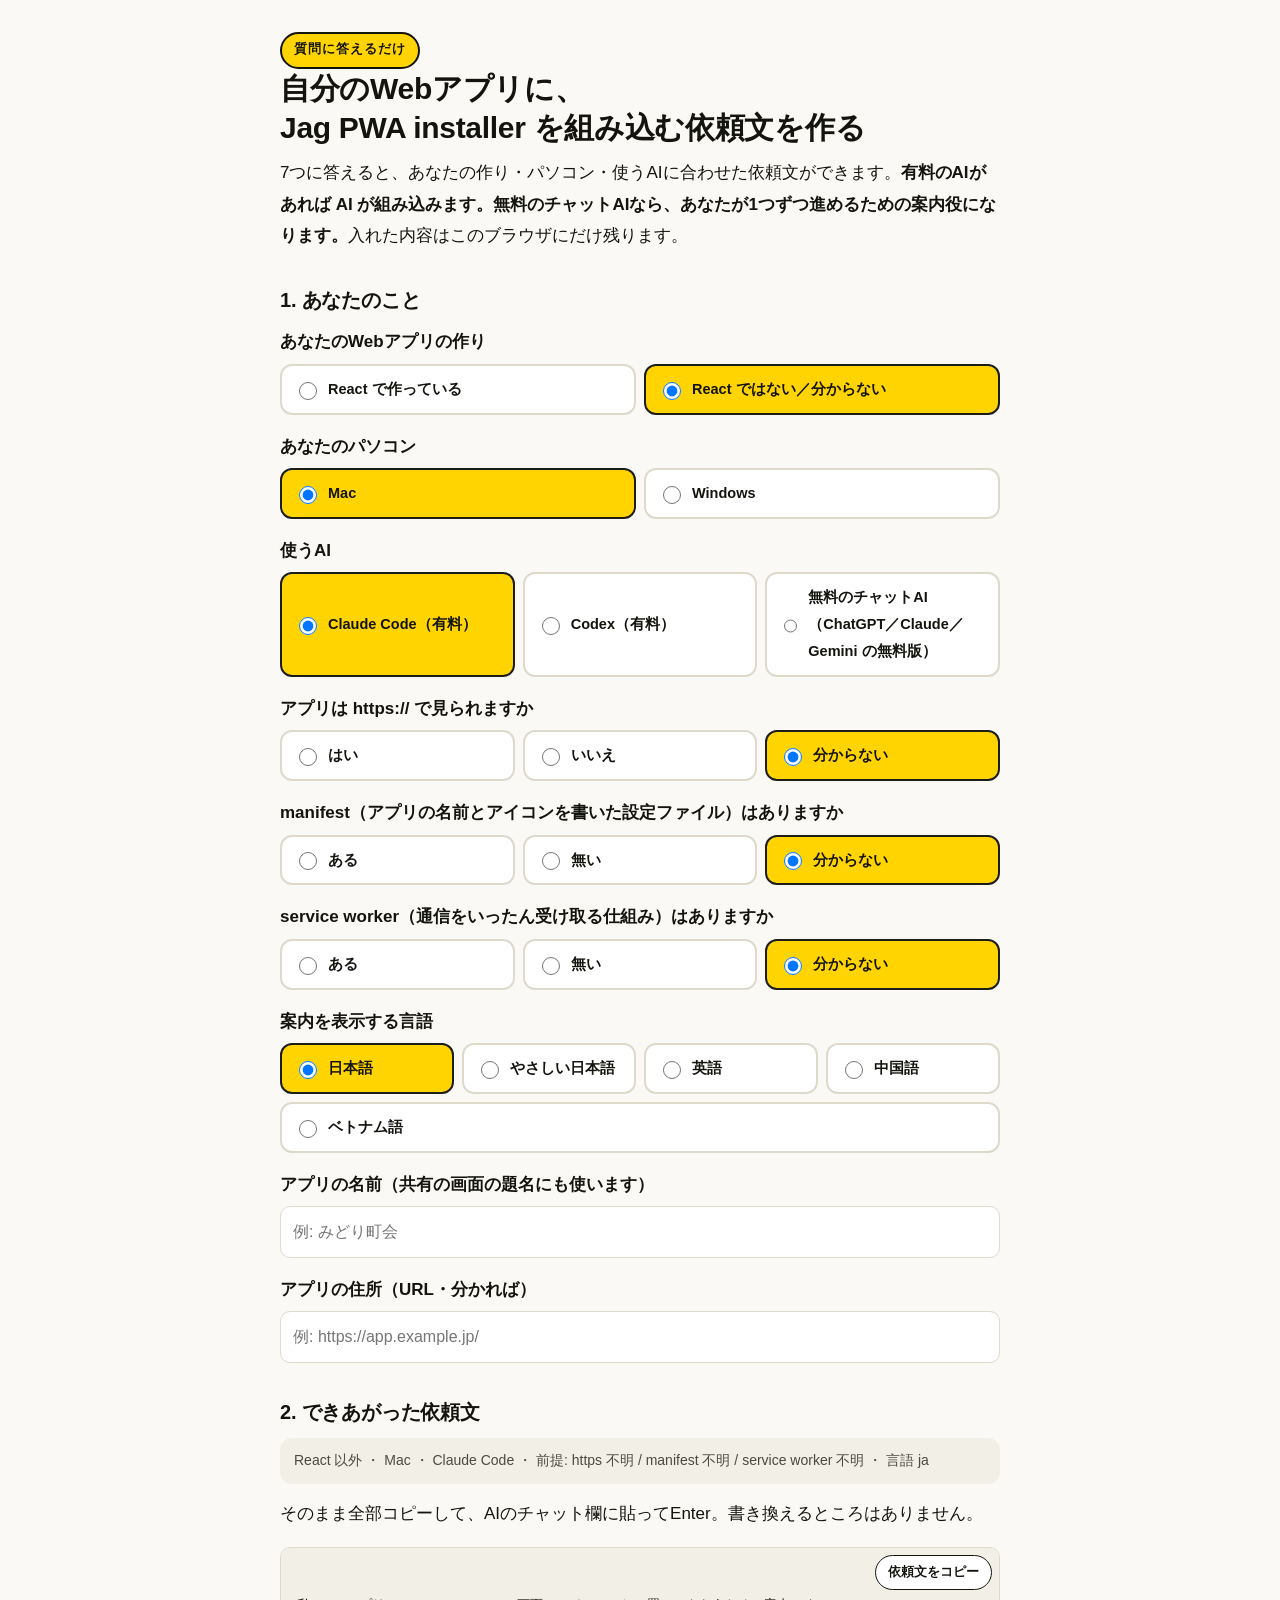
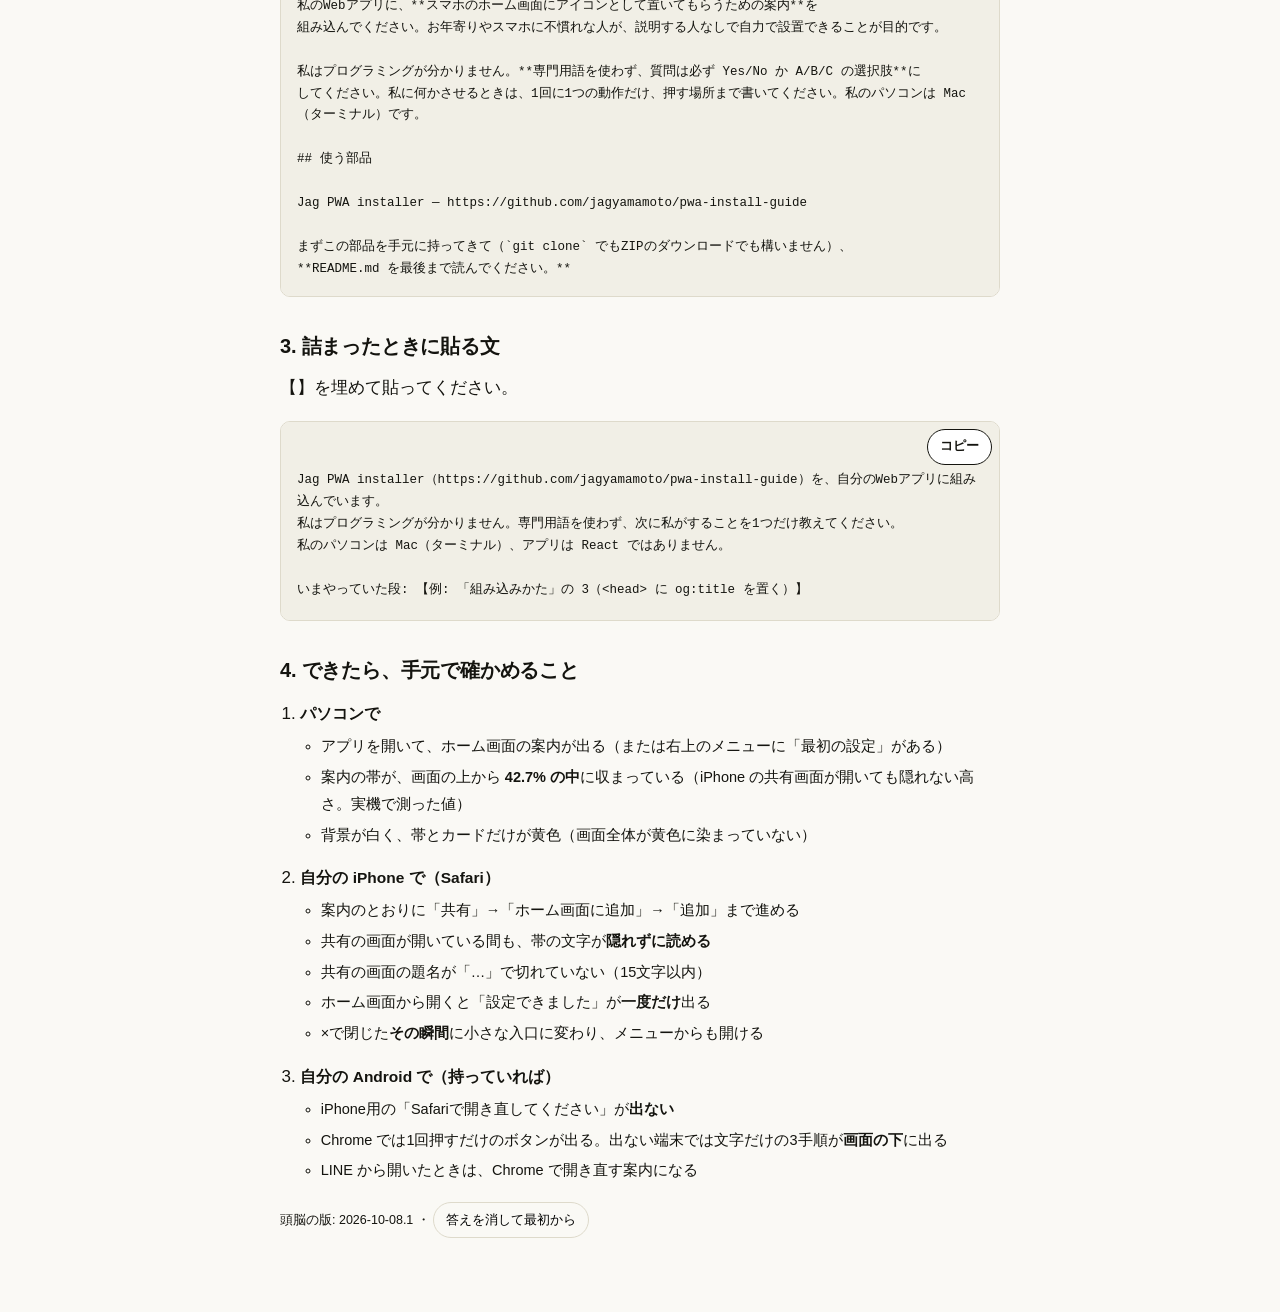
==== wizard/index.html @ 2b9d78d4 "feat(wizard): 組み込みウィザード（登録制の手引き用の頭脳＋見本の画面） オーナー決定(2026-10-08): Jag PWA installer も回覧板・Web builder と同" ====
<!doctype html>
<html lang="ja">
<head>
<meta charset="utf-8">
<meta name="viewport" content="width=device-width, initial-scale=1">
<title>組み込みウィザード | Jag PWA installer</title>
<meta name="description" content="7つの質問に答えると、自分のWebアプリに Jag PWA installer を組み込むための、あなた向けの依頼文ができます。">
<meta name="robots" content="noindex">
<!-- ⚠ このページは公開サイト(docs/)には載せない。登録制の手引き(jagutilities)へ写して使う。
     見た目は写した側で自由に。生成の中身は pwa-wizard-core.js にしか無い。 -->
<link rel="stylesheet" href="../docs/style.css">
<script>
window.addEventListener("error", function (e) {
  window.__wzErr = (e.message || "") + " @ " + (e.filename || "").split("/").pop() + ":" + e.lineno;
  var n = document.getElementById("wz-broken"); if (n) { n.hidden = false; n.querySelector("code").textContent = window.__wzErr; }
});
</script>
<style>
  .prose { max-width: 760px; margin: 0 auto; padding: 32px 20px 56px; }
  .prose h1 { font-size: 30px; line-height: 1.3; margin: 0 0 10px; }
  .prose h2 { font-size: 20px; font-weight: 800; margin: 36px 0 12px; }
  .lead { color: var(--ink-soft, #52544a); margin: 0 0 20px; }
  .field { margin: 0 0 16px; }
  .field > label { display: block; font-weight: 700; margin-bottom: 6px; }
  .field input[type="text"], .field input[type="url"] { width: 100%; font: inherit; font-size: 16px; padding: 10px 12px; border: 1.5px solid var(--border, #e2dbc7); border-radius: 10px; background: #fff; }
  .choices { display: flex; gap: 8px; flex-wrap: wrap; }
  .choices label { flex: 1 1 160px; cursor: pointer; display: flex; align-items: center; gap: 8px; padding: 10px 12px; border: 2px solid var(--border, #e2dbc7); border-radius: 12px; background: #fff; font-weight: 700; font-size: 14.5px; }
  .choices input { width: 18px; height: 18px; }
  .choices label:has(input:checked) { border-color: #1c1d16; background: #ffd400; }
  .choices label:has(input:focus-visible) { outline: 3px solid #1c1d16; outline-offset: 2px; }
  .summary { font-size: 14px; color: var(--ink-soft, #52544a); background: var(--paper-deep, #efe8d8); border-radius: 12px; padding: 10px 14px; margin: 0 0 14px; }
  .warn { background: #fbeae7; border-radius: 12px; padding: 14px 16px; margin: 12px 0; }
  .warn[hidden] { display: none; }
  .prompt-wrap { position: relative; margin: 12px 0; }
  .prompt-box { font-family: ui-monospace, Menlo, monospace; font-size: 12.5px; line-height: 1.75; background: var(--paper-deep, #efe8d8); border: 1px solid var(--border, #e2dbc7); border-radius: 10px; padding: 48px 16px 16px; margin: 0; white-space: pre-wrap; overflow-wrap: anywhere; max-height: 28em; overflow-y: auto; }
  .copy-btn { position: absolute; top: 8px; right: 8px; font: inherit; font-size: 12.5px; font-weight: 700; cursor: pointer; border: 1px solid currentColor; border-radius: 999px; padding: 5px 12px; background: #fff; }
  .copy-btn[data-done="1"] { border-color: #0a7a3d; color: #0a7a3d; }
  ol.verify { padding-left: 1.2em; } ol.verify h4 { margin: 14px 0 4px; font-size: 15.5px; } ol.verify ul { margin: 0 0 6px; padding-left: 1.2em; } ol.verify li li { margin: 4px 0; font-size: 14.5px; }
  .foot { font-size: 12.5px; color: var(--muted, #6f6d5e); margin-top: 32px; }
  .mini { font: inherit; font-size: 13px; background: none; border: 1px solid var(--border, #e2dbc7); border-radius: 999px; padding: 5px 12px; cursor: pointer; }
</style>
</head>
<body>
<main class="prose">
  <span class="eyebrow">質問に答えるだけ</span>
  <h1>自分のWebアプリに、<br>Jag PWA installer を組み込む依頼文を作る</h1>
  <p class="lead">7つに答えると、あなたの作り・パソコン・使うAIに合わせた依頼文ができます。<strong>有料のAIがあれば AI が組み込みます。無料のチャットAIなら、あなたが1つずつ進めるための案内役になります。</strong>入れた内容はこのブラウザにだけ残ります。</p>

  <div class="warn" id="wz-broken" hidden>
    <strong>うまく動いていません。</strong> ページを再読み込みしてください。直らない場合は下の文字を添えて知らせてください。<br><code></code>
  </div>

  <h2>1. あなたのこと</h2>
  <div id="questions"></div>
  <div class="field"><label for="f-appName">アプリの名前（共有の画面の題名にも使います）</label><input type="text" id="f-appName" placeholder="例: みどり町会"></div>
  <div class="warn" id="title-warn" hidden>⚠ アプリの名前が <strong>15文字</strong> を超えています。共有の画面の題名は15文字を超えると「…」で切れます。依頼文に「短い題名を先に決める」を入れました。</div>
  <div class="field"><label for="f-appUrl">アプリの住所（URL・分かれば）</label><input type="url" id="f-appUrl" placeholder="例: https://app.example.jp/"></div>

  <h2>2. できあがった依頼文</h2>
  <div class="summary" id="summary"></div>
  <p data-only="paid">そのまま全部コピーして、AIのチャット欄に貼ってEnter。書き換えるところはありません。</p>
  <p data-only="free">無料のチャットAIはファイルを書き換えられません。この文を貼ると、<strong>あなたが次に何をすればよいかを1つずつ</strong>教えてくれます。</p>
  <div class="prompt-wrap"><button type="button" class="copy-btn" data-copy="#out-prompt">依頼文をコピー</button><pre class="prompt-box" id="out-prompt"></pre></div>

  <h2>3. 詰まったときに貼る文</h2>
  <p>【】を埋めて貼ってください。</p>
  <div class="prompt-wrap"><button type="button" class="copy-btn" data-copy="#out-chat">コピー</button><pre class="prompt-box" id="out-chat" style="max-height: 16em;"></pre></div>

  <h2>4. できたら、手元で確かめること</h2>
  <ol class="verify" id="verify"></ol>

  <p class="foot">頭脳の版: <span id="core-version"></span> ・ <button type="button" class="mini" id="reset">答えを消して最初から</button></p>
</main>
<script src="pwa-wizard-core.js"></script>
<script src="pwa-wizard.js"></script>
</body>
</html>
---- docs/style.css ----
/* Jag PWA installer 紹介サイト 共通スタイル
   本体(src/install-guide.css)が実際に採用している配色をそのまま持ち込む:
   --signal(道路標識と同じ最高コントラストの黄)・黒・白・実測写真の赤枠。 */

:root {
  --paper: #faf9f5;
  --paper-deep: #f1efe6;
  --card: #ffffff;
  --ink: #14140f;
  --ink-soft: #4a4a3e;
  --muted: #6b6a5b;
  --border: #dedacb;
  --signal: #ffd400;
  --signal-ink: #14140f;
  --alert: #d92b1f;
  --alert-pale: #fdeceb;
  --steel: #1f4b73;
  --steel-pale: #e8f0f7;
  --shadow: 0 1px 2px rgba(20, 20, 15, 0.06), 0 8px 24px rgba(20, 20, 15, 0.08);
  --radius: 14px;
  --font-jp: "Hiragino Sans", "Hiragino Kaku Gothic ProN", "Yu Gothic", "Noto Sans JP", sans-serif;
  --font-display: "Archivo Black", var(--font-jp), sans-serif;
  --font-mono: "IBM Plex Mono", ui-monospace, "SF Mono", Menlo, monospace;
}

:root[data-theme="dark"] {
  --paper: #16160f;
  --paper-deep: #1d1c13;
  --card: #201f16;
  --ink: #f3f1e4;
  --ink-soft: #cac6ae;
  --muted: #9a9781;
  --border: #383626;
  --signal: #ffd400;
  --signal-ink: #14140f;
  --alert: #ff6b5e;
  --alert-pale: #33201c;
  --steel: #7fb3e0;
  --steel-pale: #182734;
  --shadow: 0 1px 2px rgba(0, 0, 0, 0.35), 0 12px 32px rgba(0, 0, 0, 0.4);
}

@media (prefers-color-scheme: dark) {
  :root:not([data-theme="light"]) {
    --paper: #16160f;
    --paper-deep: #1d1c13;
    --card: #201f16;
    --ink: #f3f1e4;
    --ink-soft: #cac6ae;
    --muted: #9a9781;
    --border: #383626;
    --signal: #ffd400;
    --signal-ink: #14140f;
    --alert: #ff6b5e;
    --alert-pale: #33201c;
    --steel: #7fb3e0;
    --steel-pale: #182734;
    --shadow: 0 1px 2px rgba(0, 0, 0, 0.35), 0 12px 32px rgba(0, 0, 0, 0.4);
  }
}

* { box-sizing: border-box; }
html { scroll-behavior: smooth; }
@media (prefers-reduced-motion: reduce) {
  html { scroll-behavior: auto; }
  * { animation-duration: 0.01ms !important; transition-duration: 0.01ms !important; }
}

body {
  margin: 0;
  background: var(--paper);
  color: var(--ink);
  font-family: var(--font-jp);
  font-size: 17px;
  line-height: 1.85;
  -webkit-font-smoothing: antialiased;
}

img { max-width: 100%; display: block; }
a { color: var(--steel); }
code { font-family: var(--font-mono); font-size: 0.9em; background: var(--paper-deep); padding: 0.1em 0.4em; border-radius: 5px; }

.wrap { max-width: 880px; margin: 0 auto; padding: 0 20px; }
.wrap-narrow { max-width: 680px; margin: 0 auto; padding: 0 20px; }

/* ---------- ヘッダー ---------- */
.site-header { padding: 18px 0; border-bottom: 3px solid var(--ink); }
.site-header .wrap { display: flex; align-items: center; justify-content: space-between; gap: 12px; }
.brand { display: flex; align-items: center; gap: 10px; text-decoration: none; color: var(--ink); font-weight: 800; font-size: 16px; }
.brand-mark {
  width: 32px; height: 32px; border-radius: 6px;
  background: var(--signal); color: var(--signal-ink);
  display: flex; align-items: center; justify-content: center;
  font-family: var(--font-display); font-weight: 900; font-size: 15px; flex-shrink: 0;
  border: 2px solid var(--ink);
}
.site-nav { display: flex; gap: 18px; font-size: 14.5px; font-weight: 700; }
.site-nav a { color: var(--ink-soft); text-decoration: none; }
.site-nav a:hover { color: var(--ink); }

/* ---------- 見出し ---------- */
h1, h2, h3 { line-height: 1.35; text-wrap: balance; margin: 0; font-family: var(--font-display); letter-spacing: -0.01em; }
.eyebrow {
  display: inline-flex; align-items: center; gap: 8px;
  font-family: var(--font-mono); font-size: 12.5px; letter-spacing: 0.08em; font-weight: 700;
  color: var(--ink); background: var(--signal);
  border: 2px solid var(--ink);
  padding: 5px 12px; border-radius: 999px;
}
.eyebrow.alert { color: #fff; background: var(--alert); border-color: var(--alert); }
.eyebrow.steel { color: var(--steel); background: var(--steel-pale); border-color: var(--steel); }

/* ---------- ボタン ---------- */
.btn {
  display: inline-flex; align-items: center; justify-content: center; gap: 8px;
  padding: 15px 26px; border-radius: 10px; font-weight: 800; font-size: 16px;
  text-decoration: none; border: 2px solid var(--ink); cursor: pointer; min-height: 52px;
  transition: transform 0.15s ease, box-shadow 0.15s ease;
}
.btn:hover { transform: translateY(-1px); }
.btn-primary { background: var(--signal); color: var(--signal-ink); box-shadow: var(--shadow); }
.btn-ghost { background: var(--card); color: var(--ink); }
.btn-row { display: flex; gap: 12px; flex-wrap: wrap; }

/* ---------- カード ---------- */
.card { background: var(--card); border: 1px solid var(--border); border-radius: var(--radius); box-shadow: var(--shadow); }

.fail-card, .win-card, .alert-card {
  border-radius: var(--radius); padding: 20px 22px; margin: 24px 0; border: 2px solid var(--ink);
}
.alert-card { background: var(--alert-pale); border-color: var(--alert); }
.alert-card .tag { font-family: var(--font-mono); font-size: 11.5px; font-weight: 700; color: var(--alert); letter-spacing: 0.06em; display: block; margin-bottom: 8px; }
.alert-card p:last-child { margin-bottom: 0; }

.win-card { background: var(--steel-pale); border-color: var(--steel); }
.win-card .tag { font-family: var(--font-mono); font-size: 11.5px; font-weight: 700; color: var(--steel); letter-spacing: 0.06em; display: block; margin-bottom: 8px; }
.win-card p:last-child { margin-bottom: 0; }

/* ---------- 測定データ表 ---------- */
table.data { width: 100%; border-collapse: collapse; margin: 20px 0 26px; font-size: 15px; }
table.data th, table.data td { padding: 10px 12px; border-bottom: 1px solid var(--border); text-align: left; vertical-align: top; }
table.data th { font-family: var(--font-mono); font-size: 12.5px; letter-spacing: 0.04em; color: var(--muted); font-weight: 700; text-transform: uppercase; }
table.data td.num, table.data th.num { font-variant-numeric: tabular-nums; font-family: var(--font-mono); }
.table-wrap { overflow-x: auto; }

/* ---------- スクリーンショット・ギャラリー ---------- */
.shot-row { display: flex; gap: 14px; overflow-x: auto; padding: 6px 2px 14px; margin: 0 0 8px; scroll-snap-type: x proximity; }
.shot-card { flex: 0 0 auto; width: 150px; scroll-snap-align: start; }
.shot-card img { border-radius: 10px; border: 1px solid var(--border); background: #fff; }
.shot-card .shot-num {
  display: inline-flex; align-items: center; justify-content: center;
  width: 22px; height: 22px; border-radius: 999px; background: var(--ink); color: var(--paper);
  font-family: var(--font-mono); font-size: 12px; font-weight: 700; margin-bottom: 8px;
}
.shot-card .shot-label { font-size: 13px; color: var(--ink-soft); margin-top: 6px; }

/* ---------- 手順(はじめ方ページ) ---------- */
.step-list { counter-reset: step; list-style: none; padding: 0; margin: 32px 0; }
.step-item { position: relative; padding: 0 0 32px 52px; border-left: 2px solid var(--border); margin-left: 17px; }
.step-item:last-child { border-color: transparent; padding-bottom: 0; }
.step-item::before {
  counter-increment: step; content: counter(step);
  position: absolute; left: -18px; top: 0;
  width: 36px; height: 36px; border-radius: 999px;
  background: var(--signal); color: var(--signal-ink); border: 2px solid var(--ink);
  display: flex; align-items: center; justify-content: center;
  font-family: var(--font-display); font-size: 15px; font-weight: 900;
}
.step-item h3 { font-size: 18px; margin-bottom: 8px; }
.step-item p { margin: 0 0 12px; color: var(--ink-soft); }

/* 依頼文の枠。長いので折り返して、高さを決めて中でスクロールさせる。
   .code-block は white-space:pre なので、長文だと横に延々と流れて読めない。 */
.prompt-wrap { position: relative; margin: 14px 0; }
.prompt-box {
  font-family: var(--font-mono); font-size: 12.5px; line-height: 1.75;
  background: var(--paper-deep); border: 1px solid var(--line, #e2dbc7);
  border-radius: 10px; margin: 0;
  /* 上を広くあけてコピーボタンの下に文字が入らないようにする */
  padding: 48px 16px 16px;
  white-space: pre-wrap;
  /* ⚠ 長いURLは overflow-wrap:anywhere でないと折り返らず、枠が横に流れる。
     word-break:break-word は効きが環境で違う。 */
  overflow-wrap: anywhere;
  max-height: 24em; overflow-y: auto;
}
.copy-btn {
  position: absolute; top: 8px; right: 8px; z-index: 1;
  font: inherit; font-size: 12.5px; font-weight: 700; cursor: pointer;
  border: 1px solid currentColor; border-radius: 999px; padding: 5px 12px;
  background: var(--card, #fff); color: inherit;
}
.copy-btn:hover { background: var(--paper, #f6f2e7); }
.copy-btn:focus-visible { outline: 3px solid currentColor; outline-offset: 2px; }
.copy-btn[data-done="1"] { border-color: #0a7a3d; color: #0a7a3d; }

.code-block {
  font-family: var(--font-mono); font-size: 13.5px; line-height: 1.7;
  background: #1a1a12; color: #f0edd8; border-radius: 10px; padding: 16px 18px;
  margin: 14px 0; overflow-x: auto; white-space: pre;
}
.copy-note { font-size: 13px; color: var(--muted); margin: 6px 0 0; }

/* ---------- 本文 ---------- */
.prose h2 { font-size: clamp(22px, 3vw, 28px); margin: 56px 0 18px; }
.prose h2 .num { font-family: var(--font-mono); color: var(--muted); font-size: 0.55em; display: block; margin-bottom: 6px; letter-spacing: 0.1em; }
.prose h3 { font-size: 18px; margin: 28px 0 12px; }
.prose p { margin: 0 0 18px; color: var(--ink); }
.prose ul, .prose ol { padding-left: 1.3em; margin: 0 0 18px; }
.prose li { margin-bottom: 8px; }
.prose hr { border: none; border-top: 1px solid var(--border); margin: 48px 0; }

/* ---------- フッター ---------- */
.site-footer { border-top: 3px solid var(--ink); padding: 40px 0 60px; margin-top: 60px; color: var(--muted); font-size: 14.5px; }
.site-footer a { color: var(--ink-soft); }
.footer-links { display: flex; gap: 18px; flex-wrap: wrap; margin-bottom: 14px; font-weight: 700; }

/* ---------- ヒーロー ---------- */
.hero { padding: 64px 0 40px; }
.hero-lead { font-size: clamp(18px, 2.4vw, 21px); color: var(--ink-soft); max-width: 60ch; margin: 18px 0 28px; }
.hero h1 { font-size: clamp(30px, 5vw, 46px); margin-top: 14px; }
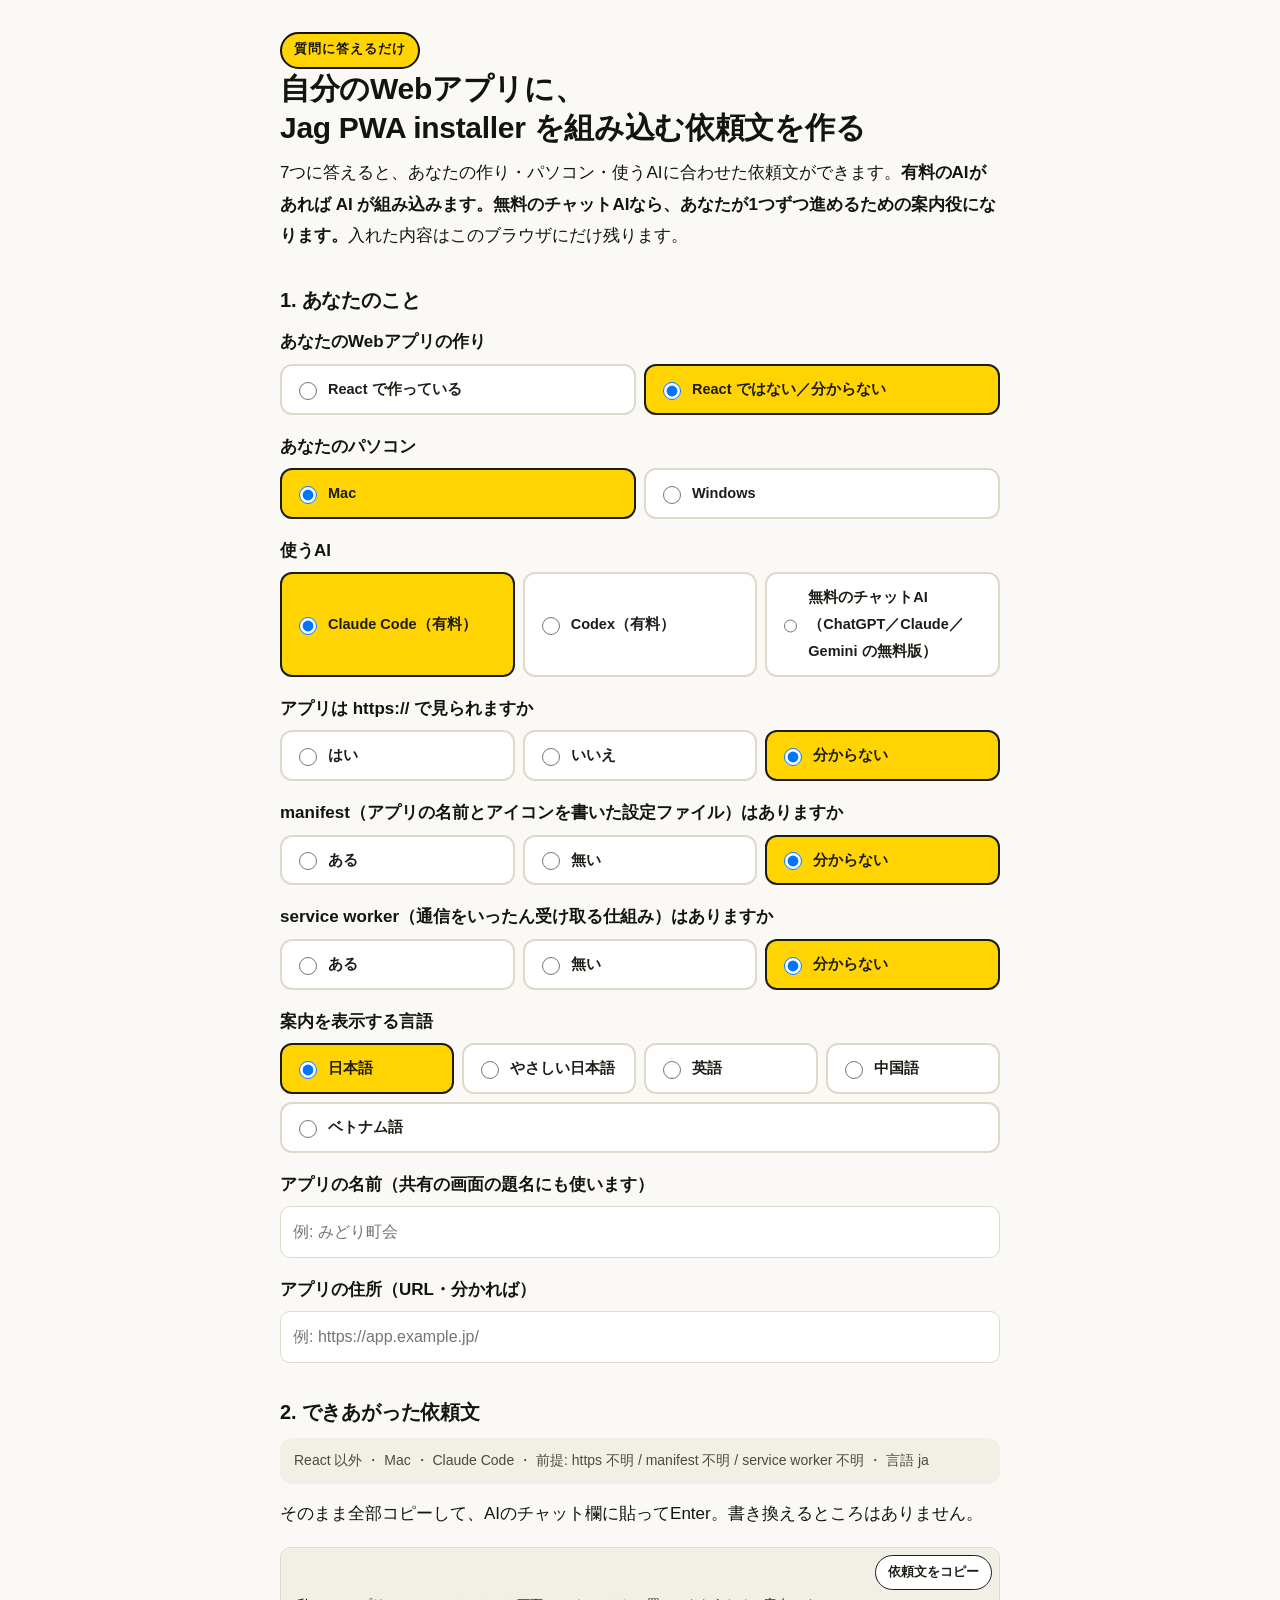
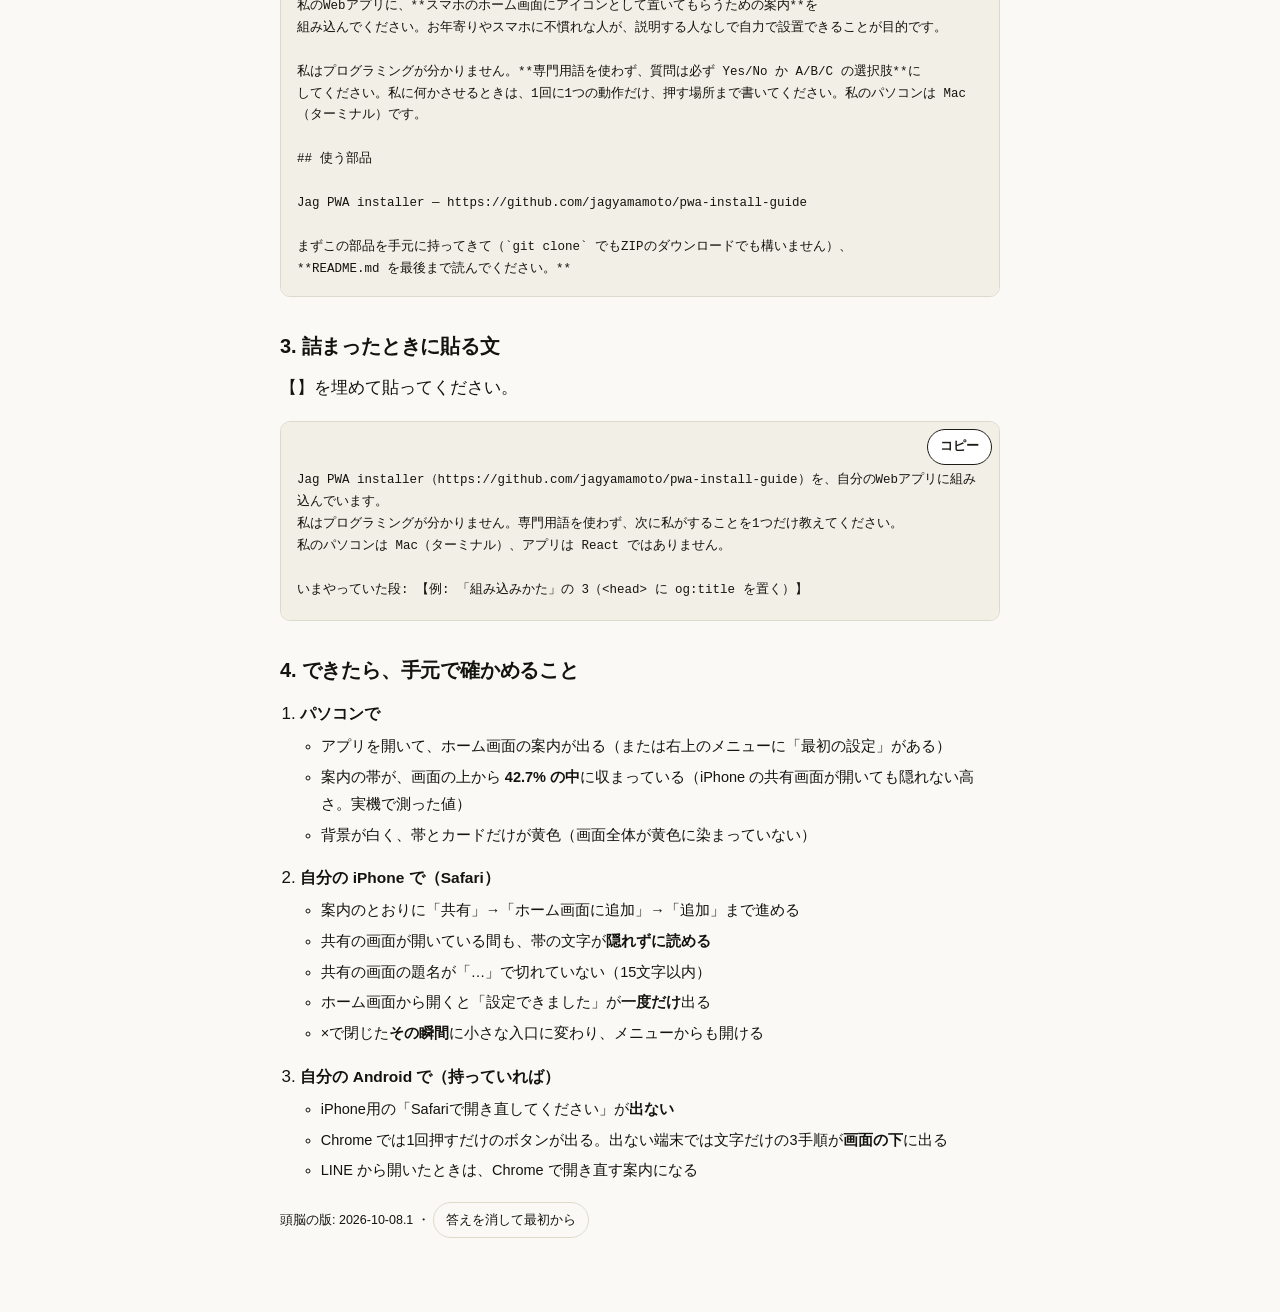
==== commit 65f32935: "fix(wizard): ダークモードで選択肢と入力欄の文字が読めなかった 親サイトの style.css はダークモードで文字を白にする。ウィザードの見本は 選択肢(白・黄色)と入力欄(白)の背景を" ====
--- a/wizard/index.html
+++ b/wizard/index.html
@@ -22,22 +22,23 @@
   .lead { color: var(--ink-soft, #52544a); margin: 0 0 20px; }
   .field { margin: 0 0 16px; }
   .field > label { display: block; font-weight: 700; margin-bottom: 6px; }
-  .field input[type="text"], .field input[type="url"] { width: 100%; font: inherit; font-size: 16px; padding: 10px 12px; border: 1.5px solid var(--border, #e2dbc7); border-radius: 10px; background: #fff; }
+  /* ⚠ 背景を固定色にする所は文字色も固定する。親サイトのダークモードが文字を白にするため、黄色や白の上で読めなくなった。 */
+  .field input[type="text"], .field input[type="url"] { width: 100%; font: inherit; font-size: 16px; padding: 10px 12px; border: 1.5px solid var(--border, #e2dbc7); border-radius: 10px; background: #fff; color: #1c1d16; }
   .choices { display: flex; gap: 8px; flex-wrap: wrap; }
-  .choices label { flex: 1 1 160px; cursor: pointer; display: flex; align-items: center; gap: 8px; padding: 10px 12px; border: 2px solid var(--border, #e2dbc7); border-radius: 12px; background: #fff; font-weight: 700; font-size: 14.5px; }
+  .choices label { flex: 1 1 160px; cursor: pointer; display: flex; align-items: center; gap: 8px; padding: 10px 12px; border: 2px solid var(--border, #e2dbc7); border-radius: 12px; background: #fff; color: #1c1d16; font-weight: 700; font-size: 14.5px; }
   .choices input { width: 18px; height: 18px; }
-  .choices label:has(input:checked) { border-color: #1c1d16; background: #ffd400; }
+  .choices label:has(input:checked) { border-color: #1c1d16; background: #ffd400; color: #1c1d16; }
   .choices label:has(input:focus-visible) { outline: 3px solid #1c1d16; outline-offset: 2px; }
   .summary { font-size: 14px; color: var(--ink-soft, #52544a); background: var(--paper-deep, #efe8d8); border-radius: 12px; padding: 10px 14px; margin: 0 0 14px; }
   .warn { background: #fbeae7; border-radius: 12px; padding: 14px 16px; margin: 12px 0; }
   .warn[hidden] { display: none; }
   .prompt-wrap { position: relative; margin: 12px 0; }
   .prompt-box { font-family: ui-monospace, Menlo, monospace; font-size: 12.5px; line-height: 1.75; background: var(--paper-deep, #efe8d8); border: 1px solid var(--border, #e2dbc7); border-radius: 10px; padding: 48px 16px 16px; margin: 0; white-space: pre-wrap; overflow-wrap: anywhere; max-height: 28em; overflow-y: auto; }
-  .copy-btn { position: absolute; top: 8px; right: 8px; font: inherit; font-size: 12.5px; font-weight: 700; cursor: pointer; border: 1px solid currentColor; border-radius: 999px; padding: 5px 12px; background: #fff; }
+  .copy-btn { position: absolute; top: 8px; right: 8px; font: inherit; font-size: 12.5px; font-weight: 700; cursor: pointer; border: 1px solid #1c1d16; border-radius: 999px; padding: 5px 12px; background: #fff; color: #1c1d16; }
   .copy-btn[data-done="1"] { border-color: #0a7a3d; color: #0a7a3d; }
   ol.verify { padding-left: 1.2em; } ol.verify h4 { margin: 14px 0 4px; font-size: 15.5px; } ol.verify ul { margin: 0 0 6px; padding-left: 1.2em; } ol.verify li li { margin: 4px 0; font-size: 14.5px; }
   .foot { font-size: 12.5px; color: var(--muted, #6f6d5e); margin-top: 32px; }
-  .mini { font: inherit; font-size: 13px; background: none; border: 1px solid var(--border, #e2dbc7); border-radius: 999px; padding: 5px 12px; cursor: pointer; }
+  .mini { font: inherit; font-size: 13px; background: none; color: inherit; border: 1px solid var(--border, #e2dbc7); border-radius: 999px; padding: 5px 12px; cursor: pointer; }
 </style>
 </head>
 <body>
